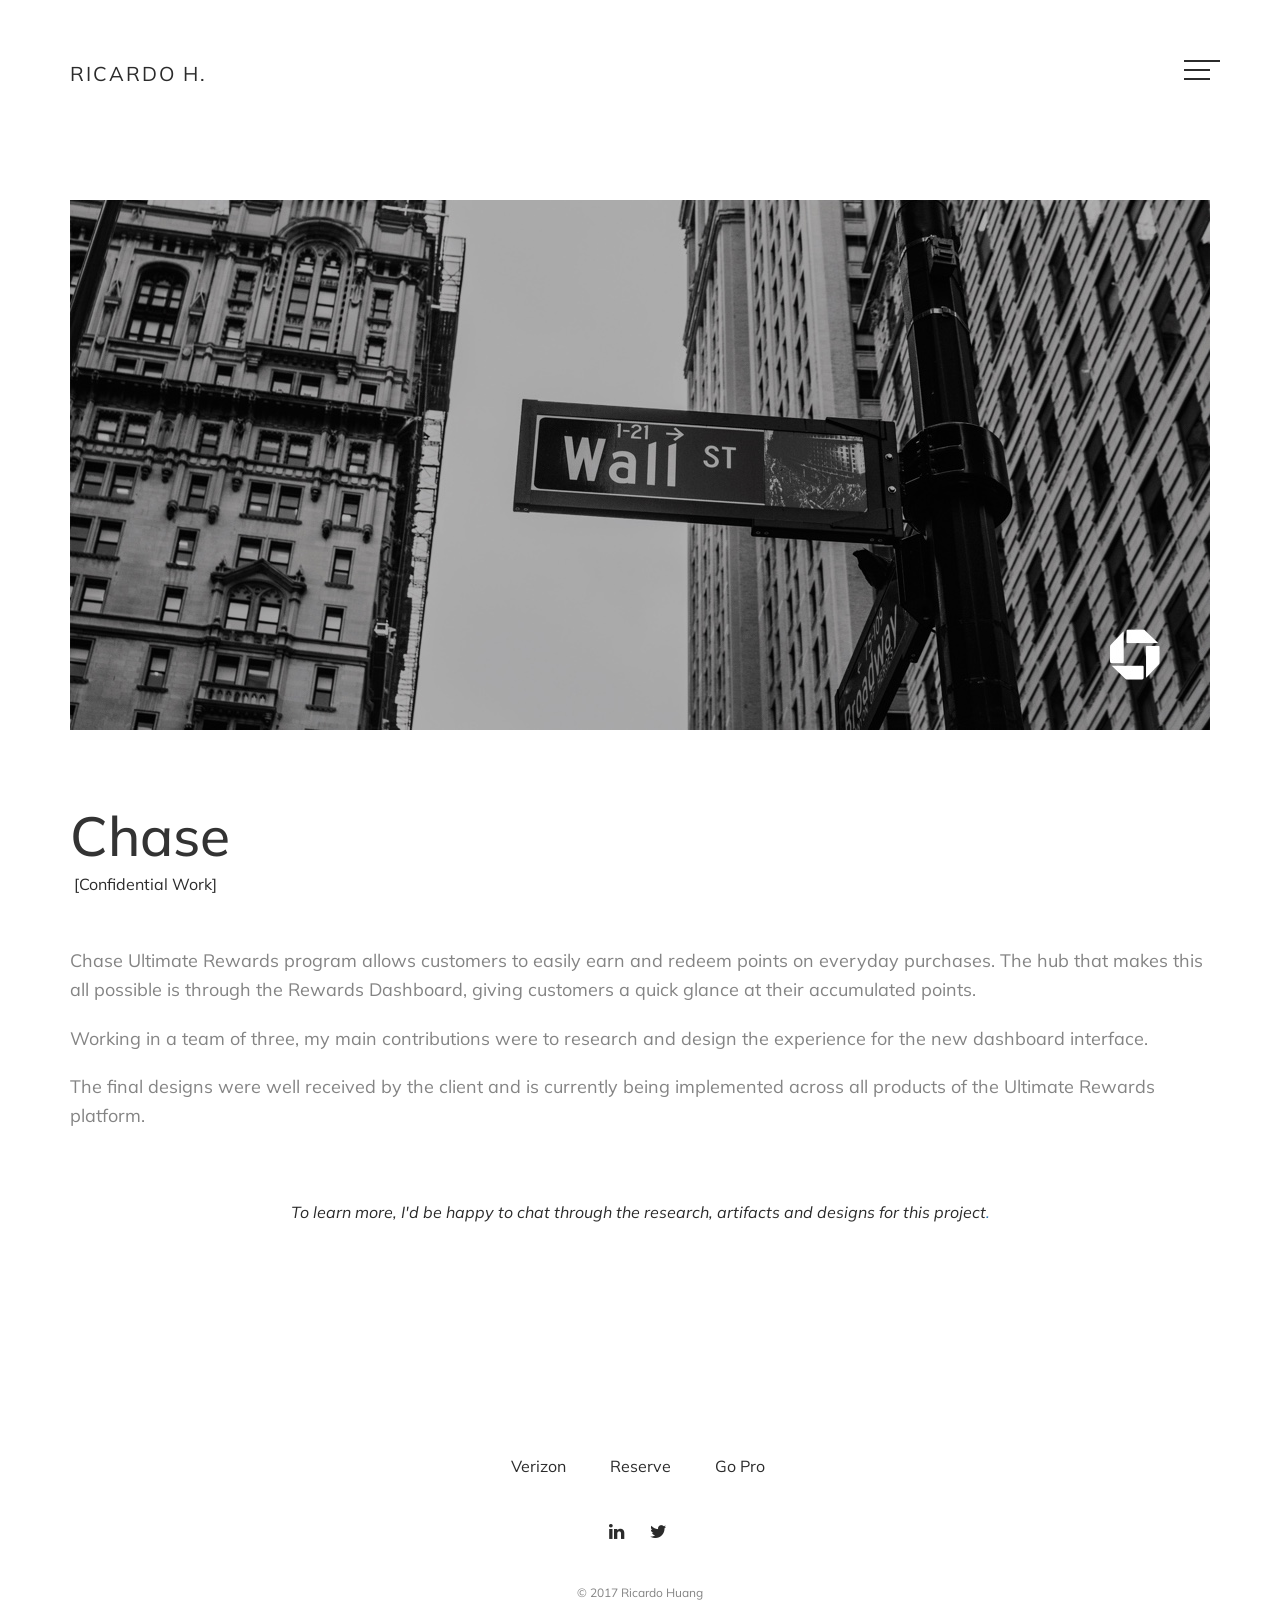
==== portfolio_chase.html @ e93c535a "CompleteRedesign_20170605" ====
<!DOCTYPE html>
<html lang="en">
<head>
  <meta charset="utf-8">
  <meta http-equiv="X-UA-Compatible" content="IE=edge">
  <meta name="viewport" content="width=device-width, initial-scale=1">
  <!-- The above 3 meta tags *must* come first in the head; any other head content must come *after* these tags -->

  <title>Ricardo Huang | UX Designer</title>

  <!-- Favicon -->
  <link href="assets/favicon.ico" rel="shortcut icon" />
  <link href="assets/apple-touch-icon.png" rel="apple-touch-icon" />

  <!-- Fonts -->
  <link href="https://fonts.googleapis.com/css?family=Muli:300,300i,400,400i" rel="stylesheet">
  <link href="assets/vendor/fontawesome/css/font-awesome.min.css" rel="stylesheet" />

  <!-- CSS -->
  <link href="assets/vendor/bootstrap/css/bootstrap.min.css" rel="stylesheet" />

  <!-- Main CSS-->
  <link href="assets/css/style.css" rel="stylesheet" />

  <!-- HTML5 shim and Respond.js for IE8 support of HTML5 elements and media queries -->
  <!-- WARNING: Respond.js doesn't work if you view the page via file:// -->
  <!--[if lt IE 9]>
    <script src="https://oss.maxcdn.com/html5shiv/3.7.2/html5shiv.min.js"></script>
    <script src="https://oss.maxcdn.com/respond/1.4.2/respond.min.js"></script>
  <![endif]-->
</head>

<script>
  (function(i,s,o,g,r,a,m){i['GoogleAnalyticsObject']=r;i[r]=i[r]||function(){
  (i[r].q=i[r].q||[]).push(arguments)},i[r].l=1*new Date();a=s.createElement(o),
  m=s.getElementsByTagName(o)[0];a.async=1;a.src=g;m.parentNode.insertBefore(a,m)
  })(window,document,'script','https://www.google-analytics.com/analytics.js','ga');

  ga('create', 'UA-75221233-1', 'auto');
  ga('send', 'pageview');

</script>

<body class="page-single-portfolio">

<nav>
  <div class="container">
    <div class="row">
      <div class="col-xs-6"><a href="index.html" class="current-parent logo">Ricardo H.</a></div> <!-- /.col-xs-6 -->
      <div class="col-xs-6">
        <div id="hamburger-icon">
          <div class="line line-1"></div>
          <div class="line line-2"></div>
          <div class="line line-3"></div>
        </div>
      </div> <!-- /.col-xs-6 -->
    </div> <!-- /.row -->
  </div> <!-- /.container -->
</nav>

<div class="navbar">
  <div class="container">
    <div class="navbar-header">
      <button type="button" class="navbar-toggle collapsed" data-toggle="collapse" data-target="#bs-example-navbar-collapse-1" aria-expanded="false">
        <span class="sr-only">Toggle navigation</span>
        <span class="icon-bar"></span>
        <span class="icon-bar"></span>
        <span class="icon-bar"></span>
      </button>
    </div> <!--navbar-header -->

    <div class="collapse navbar-collapse" id="bs-example-navbar-collapse-1">
      <ul class="nav navbar-nav navbar-right">

		<li class="dropdown">
         <a href="https://uxodyssey.co/" target="_blank">Blog</a>
        </li>

        <li class="dropdown">
          <a href="https://drive.google.com/file/d/0Bw1iL-0tSaWDdURyNVJSWHVmeDQ/view?usp=sharing" target="_blank">Resume</a>
        </li>

        <li class="dropdown">
          <a href="#" class="dropdown-toggle" data-toggle="dropdown" role="button" aria-haspopup="true" aria-expanded="false">Portfolio<span class="caret"></span></a>
          <ul class="dropdown-menu">
            <li><a href="portfolio_verizon.html">Verizon</a></li>
            <li><a href="portfolio_chase.html">Chase</a></li>
            <li><a href="portfolio_reserve.html">Reserve</a></li>
            <li><a href="portfolio_gopro.html">Go Pro</a></li>
          </ul>
        </li>

      </ul>

       </div> <!-- /.collapse -->
  </div> <!-- /.container -->
</div> <!-- /.navbar -->

<div class="introduction page-1">


<div class="single-portfolio">
  <div class="container">

    <img src="assets/images/splash_chase.jpg" class="img-responsive scroll-reveal" alt="" />
    <h1 class="scroll-reveal">Chase</h1>
    <p class="info scroll-reveal">&nbsp;[Confidential Work]</p>
    <p class="scroll-reveal">Chase Ultimate Rewards program allows customers to easily earn and redeem points on everyday purchases. The hub that makes this all possible is through the Rewards Dashboard, giving customers a quick glance at their accumulated points.</p>
    <p class="scroll-reveal">Working in a team of three, my main contributions were to research and design the experience for the new dashboard interface.</p>
    <p class="scroll-reveal">The final designs were well received by the client and is currently being implemented across all products of the Ultimate Rewards platform. </p>
<p class="scroll-reveal">&nbsp;</p>
<p class="info scroll-reveal text-center"><em>To learn more, I'd be happy to chat through the research, artifacts and designs for this project<a href="https://drive.google.com/file/d/0Bw1iL-0tSaWDNmhkRmRhSWJrZWc/view" target="_blank">. </a></em></p>

  </div> <!-- /.container -->
</div> <!-- /.single-portfolio -->

<footer>
  <nav class="scroll-reveal">
    <ul class="list-inline list-unstyled">
      <li><a href="portfolio_verizon.html">Verizon</a></li>
      <li><a href="portfolio_reserve.html">Reserve</a></li>
      <li><a href="portfolio_gopro.html">Go Pro</a></li>
    </ul>
  </nav>

  <ul class="social list-inline list-unstyled scroll-reveal">
    <li><a href="https://www.linkedin.com/in/ricardohuang" target="_blank"><i class="fa fa-linkedin"></i></a></li>
    <li><a href="https://twitter.com/hrickysmiles" target="_blank"><i class="fa fa-twitter"></i></a></li>
  </ul>

  <p class="copyright scroll-reveal">&copy; 2017 Ricardo Huang</p>
</footer>

</div> <!-- /.introduction .page-1 -->

<script src="assets/js/jquery-2.2.4.min.js"></script>
<script src="assets/vendor/bootstrap/js/bootstrap.min.js"></script>
<script src="assets/vendor/scroll-reveal/scrollreveal.min.js"></script>
<script src="assets/vendor/match-height/jquery.matchHeight-min.js"></script>
<script src="assets/contact-form/js/validator.min.js"></script>
<script src="assets/contact-form/js/form-scripts.js"></script>
<script src="assets/js/createev.js"></script>
</body>
</html>
---- assets/css/style.css ----
/*
Template Name: Createev
Theme URI: http://wearekllr.com/demos/createev
Author: KLLR (Rodbor)
Author URI: http://themes.wearekllr.com/
Description: Bootstrap HTML portfolio template for creatives.
Version: 1.0
Support: https://kllr.ticksy.com
*/
/*--------------------------------------------------------------
>>> TABLE OF CONTENTS:
----------------------------------------------------------------
01. Typography
02. Buttons
03. Generic items
04. Navigation
05. Nav animation
06. Intro
07. Portfolio
08. About
09. Blog
10. Contact
11. Footer
12. Media queries

--------------------------------------------------------------*/


/*--------------------------------------------------------------
01. Typography
--------------------------------------------------------------*/

body {
  font-family: 'Muli', sans-serif;
}

h1 {
  font-size: 55px;
  line-height: 1.3em;
  margin: 0;
}

.page h1 {
  font-size: 70px;
}

h2 {
  font-size: 50px;
  margin-top: 0;
}

h3 {
  font-size: 24px;
}

p {
  font-size: 16px;
  line-height: 1.6em;
}

.page header {
  margin-bottom: 70px;
}

.page header h1 {
  line-height: 1em;
  margin-bottom: 10px;
}

.page header .sub-heading {
  color: #848484;
  font-size: 28px;
  margin-bottom: 30px;
}

.page header p {
  color: #848484;
  font-size: 18px;
  width: 50%;
}



/*--------------------------------------------------------------
02. Buttons
--------------------------------------------------------------*/

.btn {
  font-size: 12px;
  letter-spacing: 1px;
  text-transform: uppercase;
  border-radius: 3px;
  transition: all ease-in-out 300ms;
  -webkit-transition: all ease-in-out 300ms;
}

.btn-default {
  background-color: #fD4c57;
  color: #fff;
  padding: 14px 28px;
  border: none;
}

.btn-default:hover {
  background-color: #fff;
  color: #2b2b2b;
  -webkit-box-shadow: 0 0 0 1px #fD4c57;
  box-shadow: 0 0 0 1px #fD4c57;
}

.btn-default.disabled {
  color: #fff;
}

.btn-default.disabled:hover {
  background-color: #fD4c57;
  opacity: 0.8;
}

.btn-border {
  background-color: transparent;
  color: #2b2b2b;
  font-size: 11px;
  border: 1px solid #848484;
  padding: 10px 20px;
}

.btn-border:hover {
  background-color: #848484;
  color: #fff;
}

.wrapper {
	text-align: center;
}


/*--------------------------------------------------------------
03. Generic items
--------------------------------------------------------------*/

body {
  background: #404857;
  /* fallback for old browsers */
  background: -webkit-linear-gradient(to left, #404857, #828791);
  background: linear-gradient(to left, #404857, #828791);
}

.social {
  margin-bottom: 40px;
}

.social i {
  font-size: 18px;
  transition: all ease-in-out 300ms;
  -webkit-transition: all ease-in-out 300ms;
}

.social i:hover {
  -webkit-transform: translateY(-3px);
  transform: translateY(-3px);
}

.social a {
  color: #2b2b2b;
}

.social li {
  margin-left: 6px;
  margin-right: 6px;
}

.no-gutter > [class*='col-'] {
  padding-right: 0;
  padding-left: 0;
}

/* centered columns styles */

.row-centered {
  text-align: center;
}

.col-centered {
  display: inline-block;
  float: none;
  text-align: left;
  margin-right: -4px;
}



/*--------------------------------------------------------------
04. Navigation
--------------------------------------------------------------*/

nav {
  padding-top: 60px;
  position: relative;
  z-index: 100;
}

.logo {
  color: #2b2b2b;
  font-size: 20px;
  letter-spacing: 2px;
  text-transform: uppercase;
}

.logo:hover {
  color: #2b2b2b;
  text-decoration: none;
}

.navbar-right {
  margin-right: -25px;
}

.navbar {
  position: relative;
  z-index: 1000;
}

.navbar .navbar-nav > li > a {
  color: #fff;
  font-size: 14px;
  letter-spacing: 1px;
  text-transform: uppercase;
  padding-left: 25px;
  padding-right: 25px;
}

.navbar-nav {
  opacity: 0;
  margin-top: -38px;
  margin-right: 80px;
}

.nav > li > a:focus,
.nav > li > a:active {
  background-color: transparent;
}

.nav > li > a:hover {
  background-color: transparent;
  color: #95C7FF
}

.nav .open > a,
.nav .open > a:focus,
.nav .open > a:hover {
  background-color: #fff;
  color: #2b2b2b !important;
  border-radius: 2px 2px 0 0;
}

.dropdown-menu {
  border: none;
  margin-top: 10px;
  padding-top: 10px;
  padding-bottom: 10px;
  -webkit-box-shadow: 0 6px 12px rgba(0, 0, 0, 0.07);
  box-shadow: 0 6px 12px rgba(0, 0, 0, 0.07);
}

.dropdown-menu > li > a {
  color: #2b2b2b;
  font-size: 12px;
  letter-spacing: 1px;
  text-transform: uppercase;
  padding-top: 11px;
  padding-bottom: 11px;
}

.navbar-nav > li > .dropdown-menu {
  border-radius: 2px 0 2px 2px;
}

#hamburger-icon {
  cursor: pointer;
  width: 26px;
  height: 18px;
  position: relative;
  display: block;
  float: right;
}

#hamburger-icon .line {
  display: block;
  background: #2b2b2b;
  width: 26px;
  height: 2px;
  position: absolute;
  left: 0;
  transition: all 0.4s;
}

#hamburger-icon .line.line-1 {
  top: 0;
  width: 36px;
}

#hamburger-icon .line.line-2 {
  top: 50%;
}

#hamburger-icon .line.line-3 {
  top: 100%;
}

#hamburger-icon:hover .line-1, #hamburger-icon:focus .line-1 {
  transform: translateY(-1px);
}

#hamburger-icon:hover .line-3, #hamburger-icon:focus .line-3 {
  transform: translateY(1px);
}

#hamburger-icon.active .line-1 {
  transform: translateY(9px) translateX(0) rotate(45deg);
  width: 26px;
}

#hamburger-icon.active .line-2 {
  opacity: 0;
}

#hamburger-icon.active .line-3 {
  transform: translateY(-9px) translateX(0) rotate(-45deg);
}



/*--------------------------------------------------------------
05. Nav animation
--------------------------------------------------------------*/

body.show .introduction {
  box-shadow: 0 -10px 10px 4px rgba(0, 0, 0, 0.11);
  transform: scale(0.9, 0.9);
}

body.show .navbar-nav {
  opacity: 1;
}

body.show .logo {
  color: #fff;
}

body.show #hamburger-icon .line {
  background-color: #fff;
}

.introduction {
  background-color: #fff;
  position: absolute;
  left: 0;
  right: 0;
  top: 0;
  height: auto;
  float: left;
  box-shadow: 0 -10px 10px 0px rgba(0, 0, 0, 0.075);
  transition: all .3s;
}

body.home-page .introduction {
  transform-origin: 50% 75%;
}

body.page-single-portfolio .introduction {
  transform-origin: 50% 65%;
}

body.page-about .introduction {
  transform-origin: 50% 30%;
}

body.page-about-2 .introduction {
  transform-origin: 50% 60%;
}

body.page-about-3 .introduction {
  transform-origin: 50% 60%;
}

body.page-blog-1 .introduction {
  transform-origin: 50% 40%;
}

body.page-blog-2 .introduction {
  transform-origin: 50% 60%;
}

body.page-blog-3 .introduction {
  transform-origin: 50% 90%;
}

body.page-contact-1 .introduction {
  transform-origin: 50% 65%;
}

body.page-contact-2 .introduction {
  transform-origin: 50% 85%;
}



/*--------------------------------------------------------------
06. Intro
--------------------------------------------------------------*/

.intro {
  padding-top: 250px;
  padding-bottom: 80px;
}

.intro p {
  color: #848484;
  font-size: 18px;
  line-height: 1.65em;
  margin-top: 50px;
}

.intro-2 {
  text-align: center;
  padding-top: 200px;
  padding-bottom: 120px;
}

.intro-2 h1 {
  margin-bottom: 35px;
}

.intro-2 p {
  width: 75%;
  margin-left: auto;
  margin-right: auto;
}

.intro-2 .social {
  margin-top: 40px;
  margin-bottom: 0;
}



/*--------------------------------------------------------------
07. Portfolio
--------------------------------------------------------------*/

.portfolio a {
  display: block;
  position: relative;
}

.portfolio a:hover .overlay {
  opacity: 1;
}

.portfolio img {
  margin-left: auto;
  margin-right: auto;
}

.overlay {
  background-color: rgba(255, 255, 255, 0.92);
  color: #2b2b2b;
  text-align: center;
  position: absolute;
  display: flex;
  display: -webkit-flex;
  top: 0;
  bottom: 0;
  left: 0;
  right: 0;
  opacity: 0;
  transition: all ease-in-out 300ms;
  -webkit-transition: all ease-in-out 300ms;
}

.overlay-content {
  margin: auto auto;
}

.overlay-content h3 {
  font-size: 26px;
  margin-bottom: 14px;
}

.single-portfolio {
  padding-top: 200px;
  padding-bottom: 60px;
}

.single-portfolio h1 {
  font-size: 55px;
  margin-top: 70px;
}

.single-portfolio h2 {
  font-size: 24px;
  margin-bottom: 5px;
}

.single-portfolio .info {
  color: #2b2b2b;
  font-size: 16px;
  margin-bottom: 50px;
}

.single-portfolio p {
  color: #848484;
  font-size: 18px;
  margin-bottom: 20px;
}

.single-portfolio li {
  color: #848484;
  font-size: 16px;
  margin-bottom: 5px;
}

.single-portfolio p + ul {
   margin-top: -1em;
}

.single-portfolio .images {
  margin-top: 70px;
  margin-bottom: 60px;
}



/*--------------------------------------------------------------
08. About
--------------------------------------------------------------*/

.about {
  padding-top: 250px;
}

.about h2 {
  text-align: center;
}

.about-text {
  margin-top: 95px;
  margin-bottom: 110px;
}

.about-text p {
  color: #848484;
  font-size: 20px;
  line-height: 1.6em;
  margin-bottom: 40px;
}

.sub-section {
  margin-bottom: 150px;
}

.sub-section h2,
  .sub-section .sub-heading {
  text-align: center;
}

.sub-section .sub-heading {
  color: #848484;
  font-size: 18px;
  margin-bottom: 75px;
}

.studio img {
  margin-left: auto;
  margin-right: auto;
}

.service-box {
  background-color: #fafafa;
  text-align: center;
  padding-top: 45px;
  height: 228px;
  margin-bottom: 30px;
}

.service-box i {
  color: #cdcdcd;
  font-size: 90px;
}

.team-member {
  position: relative;
  margin-bottom: 30px;
}

.team-member:hover .team-info-overlay {
  opacity: 1;
}

.team-info-overlay {
  background-color: rgba(255, 255, 255, 0.92);
  color: #2b2b2b;
  opacity: 0;
  position: absolute;
  top: 0;
  bottom: 0;
  left: 0;
  right: 0;
  display: flex;
  display: -webkit-flex;
  transition: all ease-in-out 300ms;
  -webkit-transition: all ease-in-out 300ms;
}

.team-info-content {
  text-align: center;
  margin: auto auto;
}

.team-info-content p {
  font-size: 26px;
}

.team-info-content i {
  color: #2b2b2b;
  font-size: 18px;
}

.testimonials {
  background-color: #f8f8f8;
  padding-top: 100px;
  padding-bottom: 100px;
  margin-bottom: 30px;
}

#testimonials-carousel {
  text-align: center;
}

#testimonials-carousel .carousel-indicators {
  top: 220px;
}

#testimonials-carousel .carousel-indicators li {
  background-color: #d8d8d8;
}

#testimonials-carousel p {
  font-size: 20px;
  font-style: italic;
  line-height: 1.8em;
  margin-bottom: 30px;
  width: 70%;
  margin-left: auto;
  margin-right: auto;
}

#testimonials-carousel img {
  margin-left: auto;
  margin-right: auto;
}

#testimonials-carousel .author {
  font-size: 16px;
  margin-top: 20px;
}

.about-2 {
  padding-top: 200px;
}

.about-2 h2 {
  font-size: 38px;
  text-align: left;
}

.about-2 .sub-section {
  padding-top: 100px;
  padding-bottom: 100px;
  margin-bottom: 0;
  border-bottom: 1px solid #efefef;
}

.about-2 .about-intro p {
  color: #848484;
  font-size: 20px;
}

.about-2 .skills {
  padding-bottom: 40px;
}

.about-2 .skills i {
  font-size: 28px;
}

.about-2 .skills h3 {
  font-size: 18px;
  letter-spacing: 1px;
  text-transform: uppercase;
}

.about-2 .skills p {
  color: #848484;
  font-size: 16px;
  margin-bottom: 65px;
}

.about-2 .testimonials {
  background-color: #fff;
  padding-bottom: 40px;
  border: none;
}

.about-2 .testimonials .text {
  color: #848484;
  font-style: italic;
}

.about-2 .testimonials .author {
  font-size: 16px;
  margin-bottom: 60px;
}

.about-3 {
  padding-top: 200px;
}

.about-3-intro {
  background-color: #f8f8f8;
  padding: 60px;
}

.about-3-intro p {
  font-size: 18px;
}

.about-3-intro .social {
  margin-top: 30px;
  margin-bottom: 0;
}

.about-3-intro .social a {
  color: #2b2b2b;
}

.about-3-intro .social li {
  padding-left: 2px;
  padding-right: 2px;
}

.about-3 h2 {
  font-size: 50px;
}

.about-3 .sub-heading {
  margin-bottom: 90px;
}

.about-3 .skills {
  text-align: center;
  padding-top: 120px;
  padding-bottom: 0;
  margin-bottom: 80px;
}

.about-3 .skills i {
  font-size: 28px;
  margin-bottom: 8px;
}

.about-3 .skills h3 {
  font-size: 22px;
  letter-spacing: 1px;
  text-transform: uppercase;
  margin-bottom: 15px;
}

.about-3 .skills p {
  color: #848484;
  font-size: 18px;
}

.about-3 .skills .col-md-6 {
  margin-bottom: 60px;
}



/*--------------------------------------------------------------
09. Blog
--------------------------------------------------------------*/

.blog {
  padding-top: 250px;
}

.blog header {
  text-align: center;
  margin-bottom: 100px;
}

.blog header p {
  margin-left: auto;
  margin-right: auto;
}

.blog .post {
  margin-bottom: 130px;
}

.blog .post-content {
  padding: 50px;
  border: 2px solid #f0f0f0;
  border-top: none;
}

.blog .post-info,
.blog h2 {
  text-align: center;
}

.blog .post-info {
  color: #848484;
  font-size: 16px;
  margin-bottom: 30px;
}

.blog h2 {
  font-size: 32px;
  margin-bottom: 40px;
}

.blog .excerpt {
  color: #848484;
  line-height: 1.7em;
  margin-bottom: 20px;
}

.blog .read-more {
  color: #2b2b2b;
  font-size: 16px;
}

.blog-2 header {
  text-align: left;
}

.blog-2 header p {
  margin-left: 0;
}

.blog-2 .post {
  margin-bottom: 80px;
}

.blog-2 .post-info,
.blog-2 h2 {
  text-align: left;
}

.blog-2 .post-info {
  margin-bottom: 0;
}

.blog-2 h2 {
  font-size: 28px;
  margin-top: 15px;
  margin-bottom: 25px;
}

.blog-3 header {
  text-align: left;
}

.blog-3 header p {
  margin-left: 0;
}

.blog-3 .post {
  border: 2px solid #f0f0f0;
  padding: 42px;
  margin-bottom: 30px;
}

.blog-3 h2,
.blog-3 .post-info {
  text-align: left;
}

.blog-3 h2 {
  font-size: 28px;
  margin-top: 0;
  margin-bottom: 14px;
}

.blog-3 .post-info {
  font-style: italic;
}

.blog-3 .excerpt {
  font-size: 16px;
  margin-bottom: 25px;
}

.single-post {
  padding-top: 220px;
}

.single-post header p.author {
  font-size: 18px;
}

.single-post header img {
  margin-top: 60px;
}

.single-post h1 {
  font-size: 42px;
}

.single-post .lead {
  font-size: 24px;
  line-height: 1.6em;
}

.single-post .text {
  font-size: 16px;
  margin-bottom: 30px;
}

.single-post .post-image {
  margin-top: 50px;
  margin-bottom: 50px;
}

.single-post .quote {
  font-size: 28px;
  font-style: italic;
  text-align: center;
  margin-top: 40px;
  margin-bottom: 40px;
}

.single-post .tags {
  margin-top: 50px;
}

.single-post .tags li {
  margin-bottom: 30px;
}

.single-post .tags a {
  background-color: #f8f8f8;
  color: #2b2b2b;
  padding: 9px 20px;
  transition: all ease-in-out 300ms;
  -webkit-transition: all ease-in-out 300ms;
}

.single-post .tags a:hover {
  background-color: #2b2b2b;
  color: #fff;
  text-decoration: none;
}

.comments {
  background-color: #f8f8f8;
  margin-top: 70px;
  padding-top: 60px;
  padding-bottom: 100px;
}

.comments h3 {
  margin-bottom: 50px;
}

.comments label {
  font-size: 16px;
  font-weight: 400;
  margin-bottom: 10px;
}

.comments .form-control {
  border-radius: 0;
  border-color: #848484;
  -webkit-box-shadow: none;
  box-shadow: none;
}

.comments input {
  height: 50px;
  margin-bottom: 40px;
}

.comments form {
  margin-bottom: 75px;
}

.comment .media-heading {
  font-size: 18px;
  margin-top: 5px;
  margin-bottom: 5px;
}

.comment .time {
  color: #848484;
  font-size: 14px;
}

.comment .text {
  margin-top: 20px;
}



/*--------------------------------------------------------------
10. Contact
--------------------------------------------------------------*/

.contact {
  padding-top: 250px;
}

.contact .sub-section {
  margin-top: 90px;
  margin-bottom: 50px;
}

.contact-info {
  background-color: #f8f8f8;
  padding: 45px 45px 20px 45px;
}

.contact-info p {
  font-size: 16px;
  line-height: 1.7em;
  margin-bottom: 25px;
}

.contact-form p {
  margin-bottom: 30px;
}

.contact-form label {
  font-size: 16px;
  font-weight: 400;
  margin-bottom: 10px;
}

.contact-form .form-control {
  border-radius: 0;
  border-color: #848484;
  -webkit-box-shadow: none;
  box-shadow: none;
}

.contact-form input {
  height: 50px;
  margin-bottom: 40px;
}

.contact-form button {
  margin-top: 10px;
}

.contact-2 header {
  text-align: center;
  margin-bottom: 90px;
}

.contact-2 header p {
  margin-left: auto;
  margin-right: auto;
}

.contact-2 .col-centered {
  vertical-align: top;
}

.contact-2 .contact-form {
  margin-top: 90px;
}

.contact-2-info {
  background-color: #f8f8f8;
  text-align: center;
  padding: 30px;
  height: 175px;
  display: flex;
  display: -webkit-flex;
}

.contact-2-info .content {
  margin: auto auto;
}

.contact-2-info i {
  color: #cecece;
  font-size: 45px;
  margin-bottom: 10px;
}

.contact-2-info p {
  font-size: 16px;
}



/*--------------------------------------------------------------
11. Footer
--------------------------------------------------------------*/

footer {
  text-align: center;
  padding-top: 60px;
  padding-bottom: 30px;
  position: relative;
  z-index: 0;
}

footer a {
  color: #2b2b2b;
}

footer nav {
  margin-bottom: 45px;
}

footer nav a {
  font-size: 16px;
  padding-left: 15px;
  padding-right: 15px;
  transition: all ease-in-out 300ms;
  -webkit-transition: all ease-in-out 300ms;
}

footer nav a:hover {
  text-decoration: none;
  opacity: 0.7;
}

.copyright {
  color: #848484;
  font-size: 12px;
}



/*--------------------------------------------------------------
12. Media queries
--------------------------------------------------------------*/

@media only screen and (max-width: 1200px) {
  .intro-1 h1 {
    font-size: 40px;
  }

  .intro-1 p {
    margin-top: 0;
  }

  .page header p {
    width: 100%;
  }

  .about-3-intro {
    padding: 40px;
  }

  .about-3-intro p {
    font-size: 16px;
  }
}


@media only screen and (max-width: 992px) {
  .intro-1 h1 {
    margin-bottom: 40px;
  }

  .intro-2 p {
    width: 100%;
  }

  #testimonials-carousel p {
    width: 100%;
  }

  #testimonials-carousel .carousel-indicators {
    top: 230px;
  }

  .about-2 h2 {
    text-align: center;
    margin-bottom: 50px;
  }

  .about-2 .skills,
  .about-2 .testimonials {
    text-align: center;
  }

  .about-3 img {
    margin-left: auto;
    margin-right: auto;
    margin-bottom: 30px;
  }

  .contact-1 .contact-info {
    margin-top: 50px;
  }

  .col-centered {
    width: 100%;
  }

  .contact-2 .col-md-3 {
    margin-bottom: 30px;
  }

  .single-portfolio .images img {
    margin-left: auto;
    margin-right: auto;
    margin-bottom: 30px;
  }
}


@media only screen and (max-width: 767px) {
  body {
    background: #404857;
  }

  .introduction {
    position: relative;
    margin-top: -20px;
  }

  #hamburger-icon {
    display: none;
  }

  nav {
    padding-top: 35px;
  }

  .logo {
    color: #fff;
  }

  .navbar-nav {
    opacity: 1;
  }

  .navbar {
    margin-bottom: 0;
  }

  .navbar-collapse {
    text-align: center;
    margin-bottom: 20px;
  }

  ul.nav.navbar-nav.navbar-right {
    margin-left: auto;
    margin-right: auto;
  }

  .navbar-toggle {
    margin-top: -36px;
  }

  .navbar-toggle .icon-bar {
    background-color: #fff;
  }

  .nav > li:first-child {
    margin-top: 45px;
  }

  .navbar .navbar-nav > li > a,
  .dropdown-menu > li > a {
    color: #fff;
    text-align: center;
  }

  .dropdown-menu > li > a {
    margin-left: -6px;
  }

  .intro {
    padding-top: 150px;
  }

  .studio img {
    margin-bottom: 30px;
  }

  .team img {
    margin-left: auto;
    margin-right: auto;
  }

  #testimonials-carousel .carousel-indicators {
    top: 280px;
  }

  .page {
    padding-top: 80px;
  }
}


@media only screen and (max-width: 460px) {
  .intro-2 h1 {
    font-size: 40px;
  }

  .blog .post-content {
    padding: 30px;
  }

  footer nav a {
    padding-left: 7px;
    padding-right: 7px;
  }
}


@media only screen and (max-width: 415px) {
  #testimonials-carousel .carousel-indicators {
    top: 300px;
  }
}
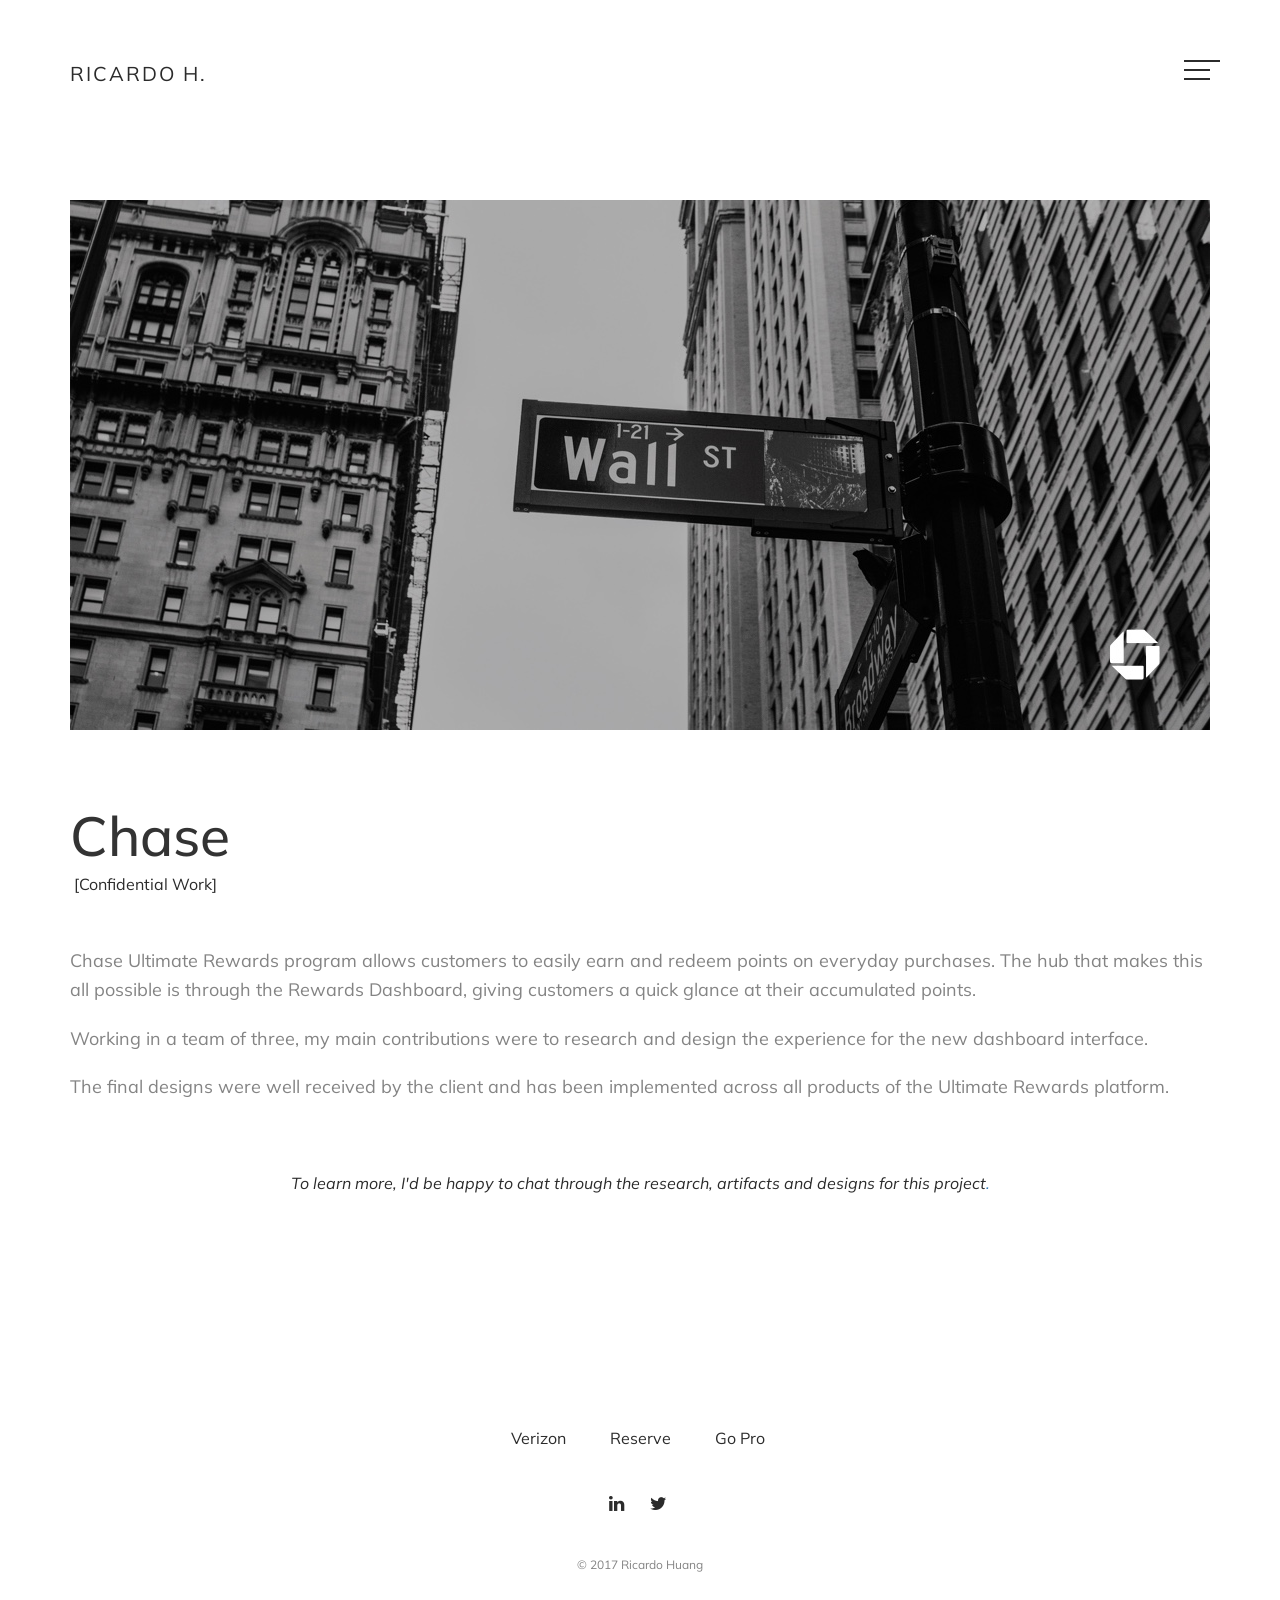
==== commit 21237051: "Fixing Typo on Chase Page" ====
--- a/portfolio_chase.html
+++ b/portfolio_chase.html
@@ -107,8 +107,8 @@
     <p class="info scroll-reveal">&nbsp;[Confidential Work]</p>
     <p class="scroll-reveal">Chase Ultimate Rewards program allows customers to easily earn and redeem points on everyday purchases. The hub that makes this all possible is through the Rewards Dashboard, giving customers a quick glance at their accumulated points.</p>
     <p class="scroll-reveal">Working in a team of three, my main contributions were to research and design the experience for the new dashboard interface.</p>
-    <p class="scroll-reveal">The final designs were well received by the client and is currently being implemented across all products of the Ultimate Rewards platform. </p>
-<p class="scroll-reveal">&nbsp;</p>
+    <p class="scroll-reveal">The final designs were well received by the client and has been implemented across all products of the Ultimate Rewards platform. </p>
+    <p class="scroll-reveal">&nbsp;</p>
 <p class="info scroll-reveal text-center"><em>To learn more, I'd be happy to chat through the research, artifacts and designs for this project<a href="https://drive.google.com/file/d/0Bw1iL-0tSaWDNmhkRmRhSWJrZWc/view" target="_blank">. </a></em></p>
 
   </div> <!-- /.container -->
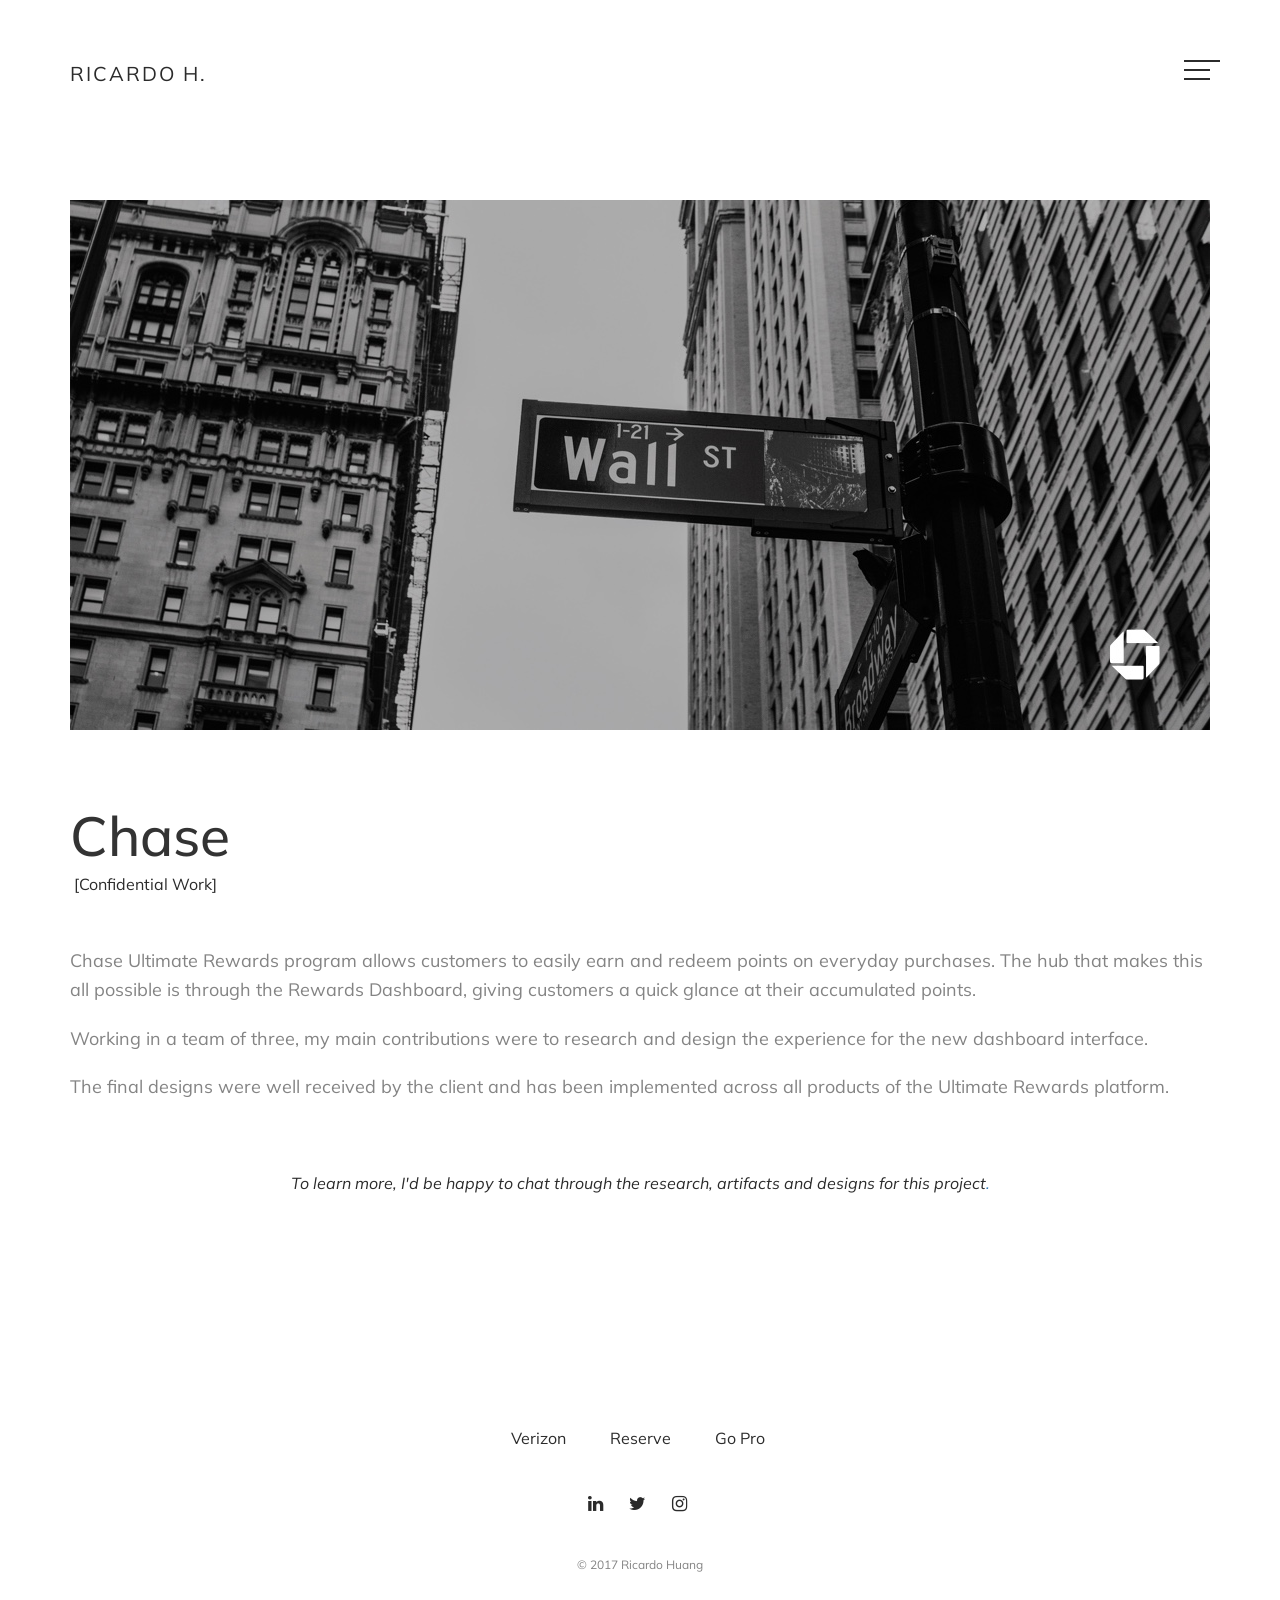
==== commit 07224797: "Instagram Link" ====
--- a/portfolio_chase.html
+++ b/portfolio_chase.html
@@ -46,7 +46,7 @@
 <nav>
   <div class="container">
     <div class="row">
-      <div class="col-xs-6"><a href="index.html" class="current-parent logo">Ricardo H.</a></div> <!-- /.col-xs-6 -->
+      <div class="col-xs-6"><a href="http://www.uxtricky.com" class="current-parent logo">Ricardo H.</a></div> <!-- /.col-xs-6 -->
       <div class="col-xs-6">
         <div id="hamburger-icon">
           <div class="line line-1"></div>
@@ -83,10 +83,10 @@
         <li class="dropdown">
           <a href="#" class="dropdown-toggle" data-toggle="dropdown" role="button" aria-haspopup="true" aria-expanded="false">Portfolio<span class="caret"></span></a>
           <ul class="dropdown-menu">
-            <li><a href="portfolio_verizon.html">Verizon</a></li>
-            <li><a href="portfolio_chase.html">Chase</a></li>
-            <li><a href="portfolio_reserve.html">Reserve</a></li>
-            <li><a href="portfolio_gopro.html">Go Pro</a></li>
+            <li><a href="http://www.uxtricky.com/portfolio_verizon">Verizon</a></li>
+            <li><a href="http://www.uxtricky.com/portfolio_chase">Chase</a></li>
+            <li><a href="http://www.uxtricky.com/portfolio_reserve">Reserve</a></li>
+            <li><a href="http://www.uxtricky.com/portfolio_gopro">Go Pro</a></li>
           </ul>
         </li>
 
@@ -117,15 +117,16 @@
 <footer>
   <nav class="scroll-reveal">
     <ul class="list-inline list-unstyled">
-      <li><a href="portfolio_verizon.html">Verizon</a></li>
-      <li><a href="portfolio_reserve.html">Reserve</a></li>
-      <li><a href="portfolio_gopro.html">Go Pro</a></li>
+      <li><a href="http://www.uxtricky.com/portfolio_verizon">Verizon</a></li>
+      <li><a href="http://www.uxtricky.com/portfolio_reserve">Reserve</a></li>
+      <li><a href="http://www.uxtricky.com/portfolio_gopro">Go Pro</a></li>
     </ul>
   </nav>
 
   <ul class="social list-inline list-unstyled scroll-reveal">
     <li><a href="https://www.linkedin.com/in/ricardohuang" target="_blank"><i class="fa fa-linkedin"></i></a></li>
-    <li><a href="https://twitter.com/hrickysmiles" target="_blank"><i class="fa fa-twitter"></i></a></li>
+    <li><a href="https://twitter.com/uxtricky" target="_blank"><i class="fa fa-twitter"></i></a></li>
+    <li><a href="https://www.instagram.com/uxodyssey/" target="_blank"><i class="fa fa-instagram"></i></a></li>
   </ul>
 
   <p class="copyright scroll-reveal">&copy; 2017 Ricardo Huang</p>
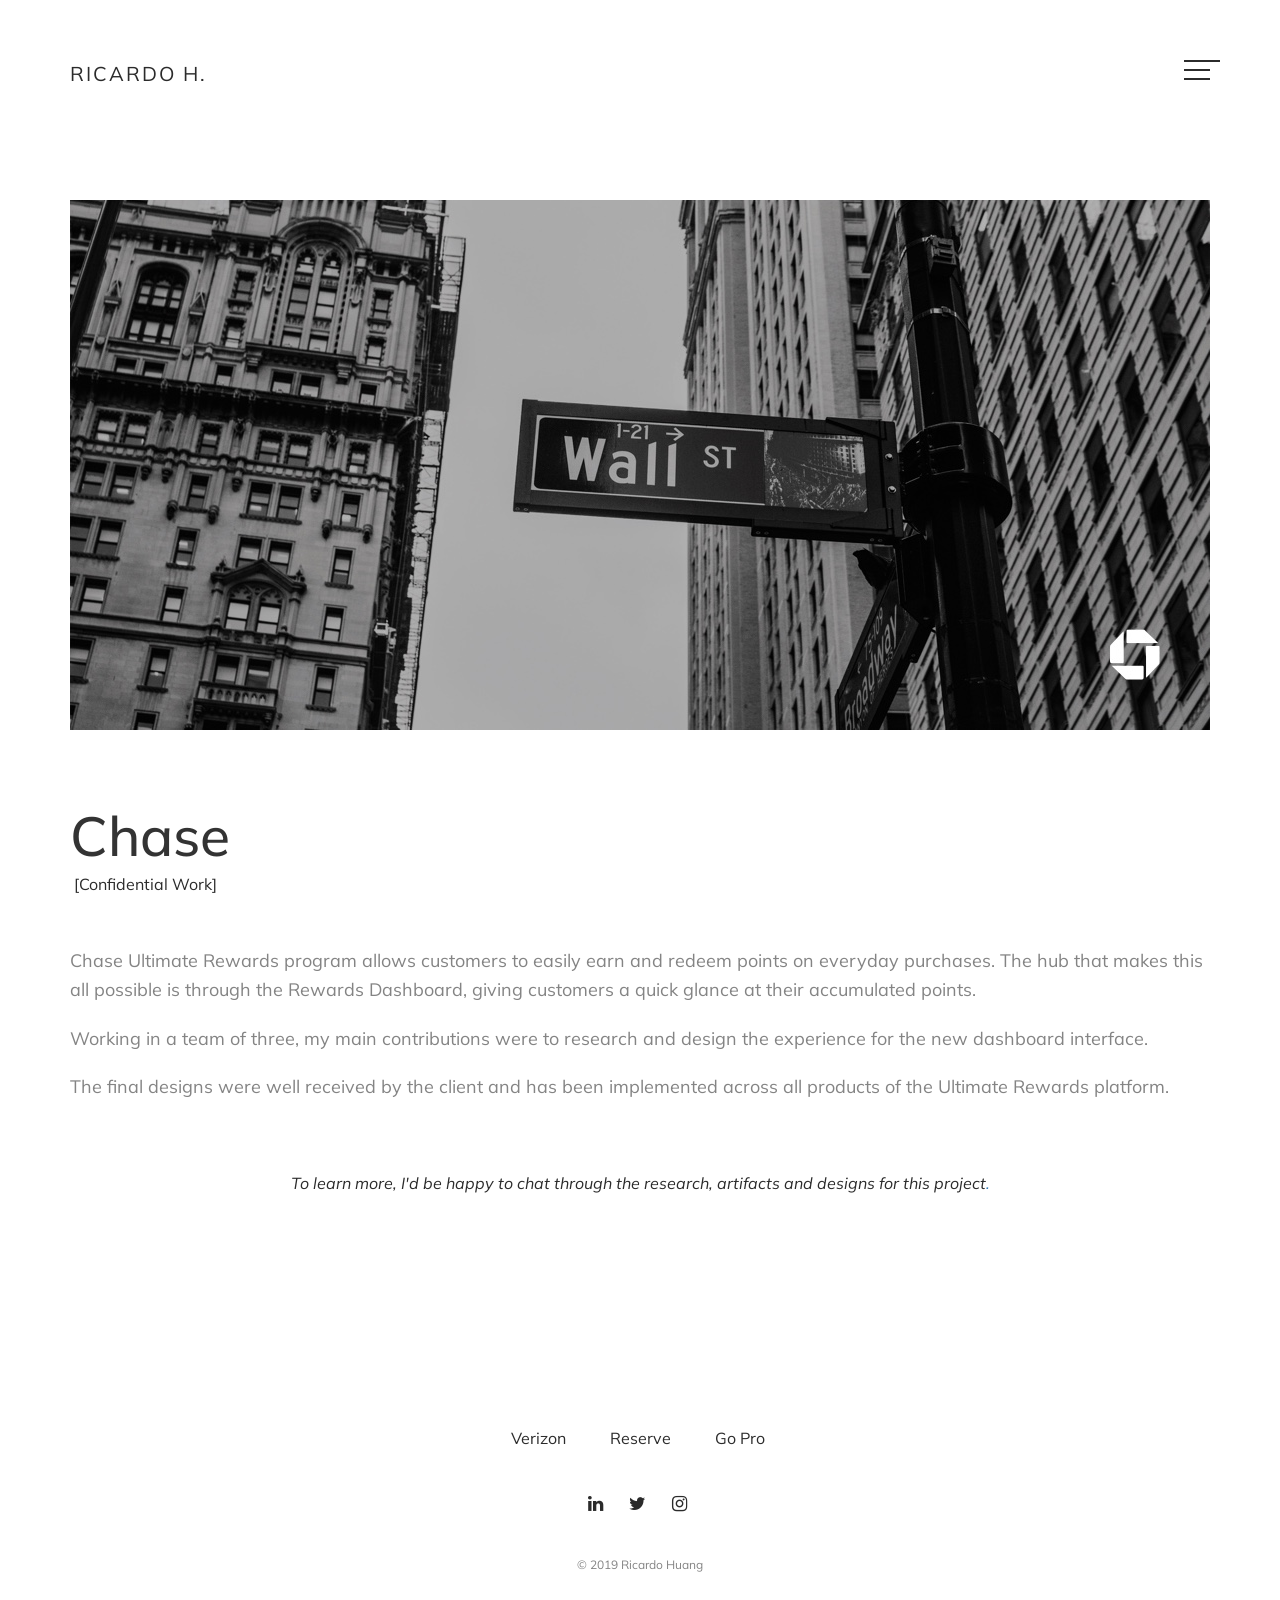
==== commit 5daf1bd3: "2019 Copyright" ====
--- a/portfolio_chase.html
+++ b/portfolio_chase.html
@@ -129,7 +129,7 @@
     <li><a href="https://www.instagram.com/uxodyssey/" target="_blank"><i class="fa fa-instagram"></i></a></li>
   </ul>
 
-  <p class="copyright scroll-reveal">&copy; 2017 Ricardo Huang</p>
+  <p class="copyright scroll-reveal">&copy; 2019 Ricardo Huang</p>
 </footer>
 
 </div> <!-- /.introduction .page-1 -->
